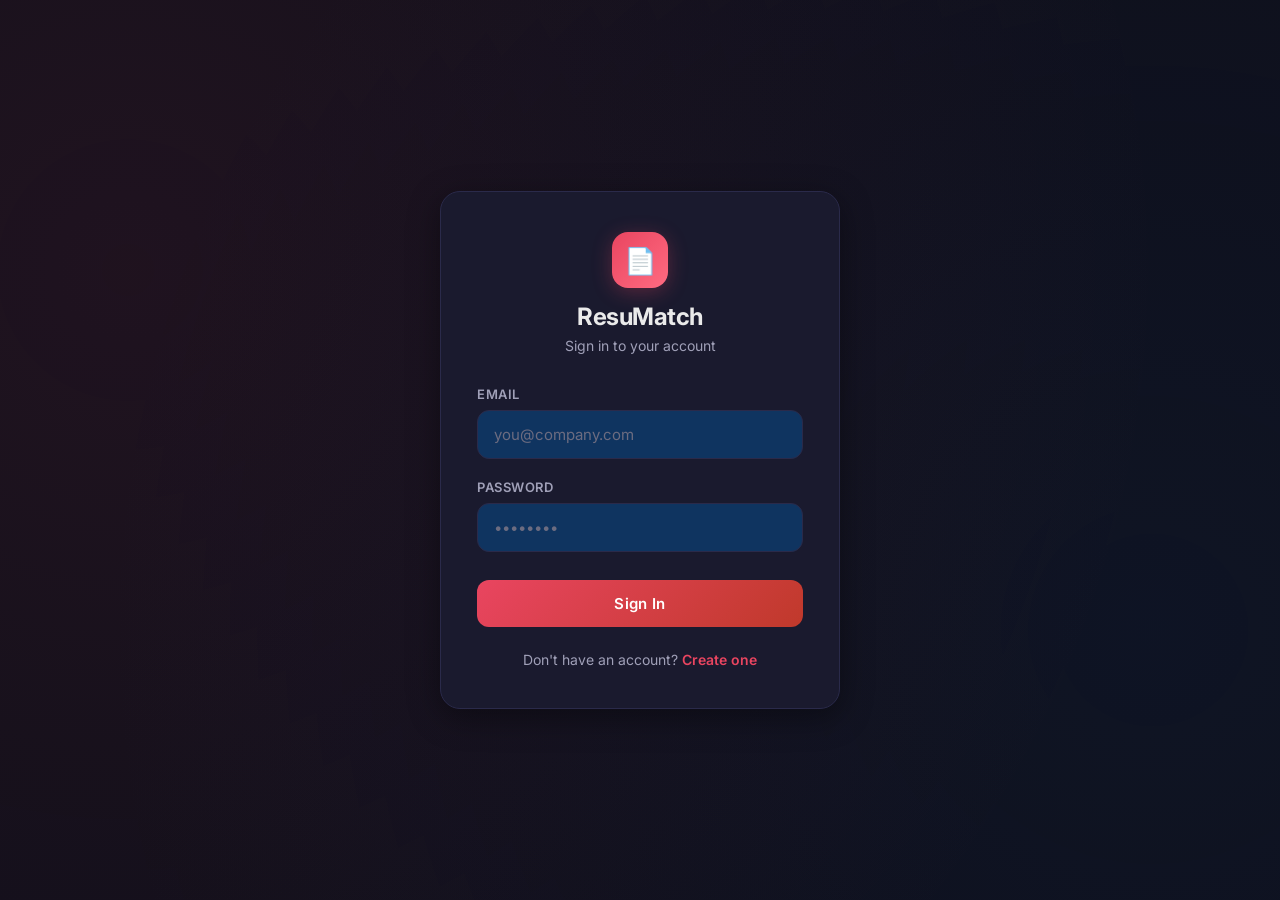
==== frontend/index.html @ dbf90b8e "Initial commit" ====
<!DOCTYPE html>
<html lang="en">
<head>
  <meta charset="UTF-8" />
  <meta name="viewport" content="width=device-width, initial-scale=1.0" />
  <meta name="description" content="ResuMatch - AI-Driven Applicant Tracking System. Sign in to manage your recruiting pipeline." />
  <title>ResuMatch — Login</title>
  <link rel="preconnect" href="https://fonts.googleapis.com" />
  <link href="https://fonts.googleapis.com/css2?family=Inter:wght@400;500;600;700&display=swap" rel="stylesheet" />
  <link rel="stylesheet" href="css/style.css" />
</head>
<body>
  <div class="auth-wrapper">
    <div class="auth-card">
      <!-- Brand -->
      <div class="brand">
        <div class="brand-icon">📄</div>
        <h1>ResuMatch</h1>
        <p>Sign in to your account</p>
      </div>

      <!-- Login Form -->
      <form id="login-form" onsubmit="handleLogin(event)">
        <div class="form-group">
          <label for="email">Email</label>
          <input type="email" id="email" placeholder="you@company.com" required />
        </div>

        <div class="form-group">
          <label for="password">Password</label>
          <input type="password" id="password" placeholder="••••••••" required />
        </div>

        <button type="submit" class="btn-primary" id="login-btn">Sign In</button>
      </form>

      <!-- Footer -->
      <div class="auth-footer">
        Don't have an account? <a href="signup.html">Create one</a>
      </div>
    </div>
  </div>

  <script src="js/auth.js"></script>
  <script>redirectIfLoggedIn();</script>
</body>
</html>
---- frontend/css/style.css ----
/* ── CSS Variables & Reset ─────────────────────────────── */
:root {
  --bg-primary: #0f0f1a;
  --bg-secondary: #1a1a2e;
  --bg-card: #16213e;
  --bg-input: #0f3460;
  --accent: #e94560;
  --accent-hover: #ff6b81;
  --text-primary: #eaeaea;
  --text-secondary: #a0a0b8;
  --text-muted: #6c6c80;
  --border: #2a2a4a;
  --success: #2ecc71;
  --error: #e74c3c;
  --radius: 12px;
  --shadow: 0 8px 32px rgba(0, 0, 0, 0.4);
  --transition: 0.3s ease;
}

* {
  margin: 0;
  padding: 0;
  box-sizing: border-box;
}

body {
  font-family: 'Inter', 'Segoe UI', sans-serif;
  background: var(--bg-primary);
  color: var(--text-primary);
  min-height: 100vh;
  display: flex;
  align-items: center;
  justify-content: center;
  overflow: hidden;
}

/* ── Animated Background ──────────────────────────────── */
body::before {
  content: '';
  position: fixed;
  top: -50%;
  left: -50%;
  width: 200%;
  height: 200%;
  background: radial-gradient(circle at 30% 40%, rgba(233, 69, 96, 0.08) 0%, transparent 50%),
              radial-gradient(circle at 70% 60%, rgba(15, 52, 96, 0.15) 0%, transparent 50%);
  animation: bgFloat 20s ease-in-out infinite alternate;
  z-index: 0;
  pointer-events: none;
}

@keyframes bgFloat {
  0% { transform: translate(0, 0) rotate(0deg); }
  100% { transform: translate(-30px, -20px) rotate(3deg); }
}

/* ── Auth Container ───────────────────────────────────── */
.auth-wrapper {
  position: relative;
  z-index: 1;
  width: 100%;
  max-width: 440px;
  padding: 20px;
}

.auth-card {
  background: var(--bg-secondary);
  border: 1px solid var(--border);
  border-radius: 20px;
  padding: 40px 36px;
  box-shadow: var(--shadow);
  backdrop-filter: blur(10px);
  animation: cardSlideUp 0.6s ease-out;
}

@keyframes cardSlideUp {
  from { opacity: 0; transform: translateY(30px); }
  to { opacity: 1; transform: translateY(0); }
}

/* ── Logo / Brand ─────────────────────────────────────── */
.brand {
  text-align: center;
  margin-bottom: 32px;
}

.brand-icon {
  width: 56px;
  height: 56px;
  background: linear-gradient(135deg, var(--accent), #ff6b81);
  border-radius: 16px;
  display: inline-flex;
  align-items: center;
  justify-content: center;
  font-size: 26px;
  margin-bottom: 14px;
  box-shadow: 0 4px 20px rgba(233, 69, 96, 0.3);
}

.brand h1 {
  font-size: 24px;
  font-weight: 700;
  letter-spacing: -0.5px;
}

.brand p {
  color: var(--text-secondary);
  font-size: 14px;
  margin-top: 6px;
}

/* ── Form ─────────────────────────────────────────────── */
.form-group {
  margin-bottom: 20px;
}

.form-group label {
  display: block;
  font-size: 13px;
  font-weight: 600;
  color: var(--text-secondary);
  margin-bottom: 8px;
  text-transform: uppercase;
  letter-spacing: 0.5px;
}

.form-group input,
.form-group select {
  width: 100%;
  padding: 14px 16px;
  background: var(--bg-input);
  border: 1px solid var(--border);
  border-radius: var(--radius);
  color: var(--text-primary);
  font-size: 15px;
  font-family: inherit;
  transition: border-color var(--transition), box-shadow var(--transition);
  outline: none;
}

.form-group input::placeholder {
  color: var(--text-muted);
}

.form-group input:focus,
.form-group select:focus {
  border-color: var(--accent);
  box-shadow: 0 0 0 3px rgba(233, 69, 96, 0.15);
}

.form-group select option {
  background: var(--bg-secondary);
  color: var(--text-primary);
}

/* ── Button ───────────────────────────────────────────── */
.btn-primary {
  width: 100%;
  padding: 14px;
  background: linear-gradient(135deg, var(--accent), #c0392b);
  color: #fff;
  border: none;
  border-radius: var(--radius);
  font-size: 15px;
  font-weight: 600;
  font-family: inherit;
  cursor: pointer;
  transition: transform var(--transition), box-shadow var(--transition);
  margin-top: 8px;
  letter-spacing: 0.3px;
}

.btn-primary:hover {
  transform: translateY(-2px);
  box-shadow: 0 6px 24px rgba(233, 69, 96, 0.35);
}

.btn-primary:active {
  transform: translateY(0);
}

.btn-primary:disabled {
  opacity: 0.6;
  cursor: not-allowed;
  transform: none;
}

/* ── Footer Link ──────────────────────────────────────── */
.auth-footer {
  text-align: center;
  margin-top: 24px;
  font-size: 14px;
  color: var(--text-secondary);
}

.auth-footer a {
  color: var(--accent);
  text-decoration: none;
  font-weight: 600;
  transition: color var(--transition);
}

.auth-footer a:hover {
  color: var(--accent-hover);
}

/* ── Toast / Alert ────────────────────────────────────── */
.toast {
  position: fixed;
  top: 24px;
  right: 24px;
  padding: 14px 24px;
  border-radius: var(--radius);
  font-size: 14px;
  font-weight: 500;
  z-index: 1000;
  animation: toastIn 0.4s ease-out;
  max-width: 360px;
  box-shadow: 0 8px 30px rgba(0,0,0,0.3);
}

.toast.success {
  background: var(--success);
  color: #fff;
}

.toast.error {
  background: var(--error);
  color: #fff;
}

@keyframes toastIn {
  from { opacity: 0; transform: translateX(40px); }
  to { opacity: 1; transform: translateX(0); }
}

/* ── Dashboard Layout ─────────────────────────────────── */
.dashboard-wrapper {
  position: relative;
  z-index: 1;
  width: 100%;
  max-width: 640px;
  padding: 20px;
}

.dashboard-card {
  background: var(--bg-secondary);
  border: 1px solid var(--border);
  border-radius: 20px;
  padding: 40px 36px;
  box-shadow: var(--shadow);
  animation: cardSlideUp 0.6s ease-out;
}

.dashboard-card .welcome {
  font-size: 28px;
  font-weight: 700;
  margin-bottom: 6px;
}

.dashboard-card .welcome span {
  color: var(--accent);
}

.dashboard-card .subtitle {
  color: var(--text-secondary);
  font-size: 15px;
  margin-bottom: 32px;
}

.profile-grid {
  display: grid;
  gap: 16px;
  margin-bottom: 28px;
}

.profile-item {
  display: flex;
  justify-content: space-between;
  align-items: center;
  background: var(--bg-card);
  padding: 14px 18px;
  border-radius: var(--radius);
  border: 1px solid var(--border);
}

.profile-item .label {
  font-size: 13px;
  color: var(--text-muted);
  text-transform: uppercase;
  letter-spacing: 0.5px;
  font-weight: 600;
}

.profile-item .value {
  font-size: 15px;
  font-weight: 500;
  color: var(--text-primary);
}

.btn-logout {
  width: 100%;
  padding: 14px;
  background: transparent;
  border: 1px solid var(--border);
  color: var(--text-secondary);
  border-radius: var(--radius);
  font-size: 14px;
  font-weight: 600;
  cursor: pointer;
  font-family: inherit;
  transition: all var(--transition);
}

.btn-logout:hover {
  border-color: var(--accent);
  color: var(--accent);
  background: rgba(233, 69, 96, 0.05);
}

/* ── Loading Spinner ──────────────────────────────────── */
.spinner {
  display: inline-block;
  width: 18px;
  height: 18px;
  border: 2px solid rgba(255,255,255,0.3);
  border-top-color: #fff;
  border-radius: 50%;
  animation: spin 0.6s linear infinite;
  vertical-align: middle;
  margin-right: 8px;
}

@keyframes spin {
  to { transform: rotate(360deg); }
}

/* ── App Body (for pages with nav) ───────────────────────── */
.app-body {
  flex-direction: column;
  align-items: stretch;
  justify-content: flex-start;
  overflow: auto;
}

/* ── Top Navigation ──────────────────────────────────────── */
.top-nav {
  position: sticky;
  top: 0;
  z-index: 100;
  background: rgba(26, 26, 46, 0.85);
  backdrop-filter: blur(16px);
  border-bottom: 1px solid var(--border);
  padding: 0 24px;
}

.nav-inner {
  max-width: 1100px;
  margin: 0 auto;
  display: flex;
  align-items: center;
  height: 64px;
  gap: 32px;
}

.nav-brand {
  display: flex;
  align-items: center;
  gap: 10px;
  text-decoration: none;
  color: var(--text-primary);
  font-weight: 700;
  font-size: 18px;
  flex-shrink: 0;
}

.nav-brand-icon {
  width: 36px;
  height: 36px;
  background: linear-gradient(135deg, var(--accent), #ff6b81);
  border-radius: 10px;
  display: flex;
  align-items: center;
  justify-content: center;
  font-size: 18px;
  box-shadow: 0 2px 12px rgba(233, 69, 96, 0.25);
}

.nav-links {
  display: flex;
  gap: 4px;
}

.nav-link {
  padding: 8px 16px;
  border-radius: 8px;
  color: var(--text-secondary);
  text-decoration: none;
  font-size: 14px;
  font-weight: 500;
  transition: all var(--transition);
}

.nav-link:hover {
  color: var(--text-primary);
  background: rgba(255,255,255, 0.05);
}

.nav-link.active {
  color: var(--accent);
  background: rgba(233, 69, 96, 0.1);
}

.nav-user {
  margin-left: auto;
  display: flex;
  align-items: center;
  gap: 16px;
}

.nav-user-name {
  font-size: 14px;
  color: var(--text-secondary);
  font-weight: 500;
}

.nav-logout-btn {
  padding: 7px 16px;
  border-radius: 8px;
  border: 1px solid var(--border);
  background: transparent;
  color: var(--text-secondary);
  font-size: 13px;
  font-weight: 600;
  cursor: pointer;
  font-family: inherit;
  transition: all var(--transition);
}

.nav-logout-btn:hover {
  border-color: var(--accent);
  color: var(--accent);
}

/* ── Page Content ────────────────────────────────────────── */
.page-content {
  max-width: 1100px;
  width: 100%;
  margin: 0 auto;
  padding: 32px 24px 64px;
}

.page-header {
  display: flex;
  align-items: center;
  justify-content: space-between;
  margin-bottom: 24px;
  animation: cardSlideUp 0.5s ease-out;
}

.page-header-left {
  display: flex;
  align-items: center;
  gap: 12px;
}

.page-header h1 {
  font-size: 28px;
  font-weight: 700;
}

.count-badge {
  background: var(--accent);
  color: #fff;
  font-size: 13px;
  font-weight: 700;
  padding: 3px 10px;
  border-radius: 20px;
  min-width: 28px;
  text-align: center;
}

/* ── Create Button ───────────────────────────────────────── */
.btn-create {
  display: inline-flex;
  align-items: center;
  gap: 6px;
  padding: 12px 22px;
  background: linear-gradient(135deg, var(--accent), #c0392b);
  color: #fff;
  border: none;
  border-radius: var(--radius);
  font-size: 14px;
  font-weight: 600;
  font-family: inherit;
  cursor: pointer;
  transition: transform var(--transition), box-shadow var(--transition);
  letter-spacing: 0.3px;
}

.btn-create:hover {
  transform: translateY(-2px);
  box-shadow: 0 6px 24px rgba(233, 69, 96, 0.35);
}

.btn-create:active {
  transform: translateY(0);
}

.btn-icon {
  font-size: 18px;
  line-height: 1;
}

/* ── Back Button ──────────────────────────────────────────── */
.btn-back {
  display: inline-flex;
  align-items: center;
  gap: 4px;
  padding: 8px 16px;
  border-radius: 10px;
  border: 1px solid var(--border);
  background: rgba(255, 255, 255, 0.04);
  color: var(--text-secondary);
  font-size: 14px;
  font-weight: 600;
  font-family: inherit;
  cursor: pointer;
  transition: all var(--transition);
  margin-right: 12px;
}

.btn-back:hover {
  border-color: var(--accent);
  color: var(--accent);
  background: rgba(233, 69, 96, 0.06);
}

.btn-back svg {
  flex-shrink: 0;
}

/* ── Upload Page Subtitle ────────────────────────────────── */
.upload-page-subtitle {
  color: var(--text-secondary);
  font-size: 15px;
  margin-bottom: 28px;
  padding: 12px 20px;
  background: var(--bg-secondary);
  border: 1px solid var(--border);
  border-radius: var(--radius);
  display: inline-block;
  animation: cardSlideUp 0.5s ease-out;
}

.upload-page-subtitle strong {
  color: var(--accent);
}

/* ── Upload Page Content ─────────────────────────────────── */
.upload-page-content {
  max-width: 900px;
  animation: cardSlideUp 0.6s ease-out;
}

.upload-page-actions {
  margin-top: 24px;
  display: flex;
  justify-content: center;
}

.upload-btn-full {
  display: inline-flex;
  align-items: center;
  padding: 16px 40px;
  font-size: 16px;
  font-weight: 700;
  letter-spacing: 0.3px;
  border-radius: 14px;
  gap: 8px;
}

/* ── View Results Button (on card) ───────────────────────── */
.btn-view-results {
  display: inline-flex;
  align-items: center;
  gap: 6px;
  padding: 6px 14px;
  border-radius: 8px;
  border: 1px solid rgba(108, 92, 231, 0.3);
  background: rgba(108, 92, 231, 0.1);
  color: #a29bfe;
  font-size: 12px;
  font-weight: 600;
  font-family: inherit;
  cursor: pointer;
  transition: all var(--transition);
  white-space: nowrap;
}

.btn-view-results svg {
  flex-shrink: 0;
}

.btn-view-results:hover {
  background: rgba(108, 92, 231, 0.22);
  border-color: #a29bfe;
  transform: translateY(-1px);
  box-shadow: 0 4px 12px rgba(108, 92, 231, 0.2);
}

.resume-count-chip {
  display: inline-flex;
  align-items: center;
  justify-content: center;
  min-width: 20px;
  height: 20px;
  padding: 0 6px;
  border-radius: 10px;
  background: rgba(108, 92, 231, 0.25);
  color: #a29bfe;
  font-size: 11px;
  font-weight: 700;
  line-height: 1;
}

/* ── Job Type Badge (replaces status badge) ──────────────── */
.job-type-badge {
  padding: 4px 12px;
  border-radius: 20px;
  font-size: 12px;
  font-weight: 600;
  background: rgba(108, 92, 231, 0.12);
  color: #a29bfe;
  letter-spacing: 0.3px;
}

/* ── Delete Job Button (on results page) ─────────────────── */
.btn-delete-job {
  display: inline-flex;
  align-items: center;
  gap: 8px;
  padding: 10px 20px;
  border-radius: 10px;
  border: 1px solid rgba(231, 76, 60, 0.3);
  background: rgba(231, 76, 60, 0.08);
  color: #e74c3c;
  font-size: 13px;
  font-weight: 600;
  font-family: inherit;
  cursor: pointer;
  transition: all var(--transition);
  white-space: nowrap;
}

.btn-delete-job svg {
  flex-shrink: 0;
}

.btn-delete-job:hover {
  background: rgba(231, 76, 60, 0.18);
  border-color: #e74c3c;
  transform: translateY(-1px);
  box-shadow: 0 4px 16px rgba(231, 76, 60, 0.25);
}

.btn-delete-job:disabled {
  opacity: 0.6;
  cursor: not-allowed;
  transform: none;
  box-shadow: none;
}

/* ── Jobs Grid ───────────────────────────────────────────── */
.jobs-grid {
  display: grid;
  grid-template-columns: repeat(auto-fill, minmax(320px, 1fr));
  gap: 20px;
  animation: cardSlideUp 0.6s ease-out;
}

.job-card {
  background: var(--bg-secondary);
  border: 1px solid var(--border);
  border-radius: 16px;
  padding: 24px;
  transition: transform var(--transition), box-shadow var(--transition), border-color var(--transition);
  display: flex;
  flex-direction: column;
}

.job-card:hover {
  transform: translateY(-4px);
  box-shadow: 0 12px 40px rgba(0, 0, 0, 0.35);
  border-color: rgba(233, 69, 96, 0.25);
}

.job-card-top {
  display: flex;
  align-items: center;
  justify-content: space-between;
  margin-bottom: 14px;
}



.job-action-btn {
  width: 34px;
  height: 34px;
  border-radius: 8px;
  border: 1px solid transparent;
  background: transparent;
  cursor: pointer;
  font-size: 15px;
  display: flex;
  align-items: center;
  justify-content: center;
  transition: all var(--transition);
}

.job-action-btn.delete-btn:hover {
  background: rgba(231, 76, 60, 0.12);
  border-color: rgba(231, 76, 60, 0.3);
}

.job-card-title {
  font-size: 18px;
  font-weight: 700;
  color: var(--text-primary);
  margin-bottom: 10px;
  line-height: 1.3;
}

.job-card-meta {
  display: flex;
  flex-wrap: wrap;
  gap: 12px;
  margin-bottom: 12px;
}

.meta-item {
  font-size: 13px;
  color: var(--text-secondary);
}

.job-card-desc {
  font-size: 14px;
  color: var(--text-muted);
  line-height: 1.6;
  margin-bottom: 16px;
  flex: 1;
}

.job-card-footer {
  display: flex;
  align-items: center;
  justify-content: space-between;
  padding-top: 14px;
  border-top: 1px solid var(--border);
  margin-top: auto;
}

.job-date {
  font-size: 12px;
  color: var(--text-muted);
}

/* ── Empty State ─────────────────────────────────────────── */
.empty-state {
  text-align: center;
  padding: 64px 20px;
  animation: cardSlideUp 0.6s ease-out;
}

.empty-icon {
  font-size: 56px;
  margin-bottom: 16px;
}

.empty-state h2 {
  font-size: 22px;
  font-weight: 700;
  margin-bottom: 8px;
}

.empty-state p {
  color: var(--text-secondary);
  font-size: 15px;
  margin-bottom: 28px;
}

/* ── Loading ─────────────────────────────────────────────── */
.jobs-loading {
  text-align: center;
  padding: 64px 20px;
  color: var(--text-secondary);
  font-size: 15px;
}

/* ── Modal ───────────────────────────────────────────────── */
.modal-overlay {
  position: fixed;
  inset: 0;
  background: rgba(0, 0, 0, 0.6);
  backdrop-filter: blur(6px);
  z-index: 200;
  display: flex;
  align-items: center;
  justify-content: center;
  padding: 20px;
  animation: fadeIn 0.2s ease-out;
}

@keyframes fadeIn {
  from { opacity: 0; }
  to { opacity: 1; }
}

.modal-card {
  background: var(--bg-secondary);
  border: 1px solid var(--border);
  border-radius: 20px;
  width: 100%;
  max-width: 560px;
  max-height: 90vh;
  overflow-y: auto;
  box-shadow: 0 20px 60px rgba(0, 0, 0, 0.5);
  animation: modalSlideUp 0.3s ease-out;
}

.modal-sm {
  max-width: 420px;
}

@keyframes modalSlideUp {
  from { opacity: 0; transform: translateY(20px) scale(0.97); }
  to { opacity: 1; transform: translateY(0) scale(1); }
}

.modal-header {
  display: flex;
  align-items: center;
  justify-content: space-between;
  padding: 24px 28px 0;
}

.modal-header h2 {
  font-size: 20px;
  font-weight: 700;
}

.modal-close {
  width: 34px;
  height: 34px;
  border-radius: 8px;
  border: 1px solid var(--border);
  background: transparent;
  color: var(--text-secondary);
  font-size: 16px;
  cursor: pointer;
  display: flex;
  align-items: center;
  justify-content: center;
  transition: all var(--transition);
}

.modal-close:hover {
  border-color: var(--accent);
  color: var(--accent);
}

.modal-body {
  padding: 24px 28px;
}

.modal-body textarea {
  width: 100%;
  padding: 14px 16px;
  background: var(--bg-input);
  border: 1px solid var(--border);
  border-radius: var(--radius);
  color: var(--text-primary);
  font-size: 15px;
  font-family: inherit;
  transition: border-color var(--transition), box-shadow var(--transition);
  outline: none;
  resize: vertical;
}

.modal-body textarea::placeholder {
  color: var(--text-muted);
}

.modal-body textarea:focus {
  border-color: var(--accent);
  box-shadow: 0 0 0 3px rgba(233, 69, 96, 0.15);
}

.form-row {
  display: grid;
  grid-template-columns: 1fr 1fr;
  gap: 16px;
}

.modal-footer {
  display: flex;
  justify-content: flex-end;
  gap: 12px;
  padding: 0 28px 24px;
}

.btn-secondary {
  padding: 12px 22px;
  border-radius: var(--radius);
  border: 1px solid var(--border);
  background: transparent;
  color: var(--text-secondary);
  font-size: 14px;
  font-weight: 600;
  font-family: inherit;
  cursor: pointer;
  transition: all var(--transition);
}

.btn-secondary:hover {
  border-color: var(--text-muted);
  color: var(--text-primary);
}

.btn-danger {
  padding: 12px 22px;
  border-radius: var(--radius);
  border: none;
  background: linear-gradient(135deg, #e74c3c, #c0392b);
  color: #fff;
  font-size: 14px;
  font-weight: 600;
  font-family: inherit;
  cursor: pointer;
  transition: transform var(--transition), box-shadow var(--transition);
}

.btn-danger:hover {
  transform: translateY(-2px);
  box-shadow: 0 6px 20px rgba(231, 76, 60, 0.35);
}

.btn-danger:disabled {
  opacity: 0.6;
  cursor: not-allowed;
  transform: none;
}

.delete-msg {
  color: var(--text-secondary);
  font-size: 15px;
  line-height: 1.6;
}

.delete-msg strong {
  color: var(--text-primary);
}

/* ── Quick Action Link (Dashboard) ───────────────────────── */
.quick-actions {
  margin-top: 24px;
  padding-top: 20px;
  border-top: 1px solid var(--border);
}

.quick-action-link {
  display: flex;
  align-items: center;
  justify-content: space-between;
  padding: 16px 20px;
  background: var(--bg-card);
  border: 1px solid var(--border);
  border-radius: var(--radius);
  text-decoration: none;
  color: var(--text-primary);
  font-weight: 600;
  font-size: 15px;
  transition: all var(--transition);
}

.quick-action-link:hover {
  border-color: var(--accent);
  background: rgba(233, 69, 96, 0.05);
  transform: translateX(4px);
}

.quick-action-link .arrow {
  color: var(--accent);
  font-size: 18px;
  transition: transform var(--transition);
}

.quick-action-link:hover .arrow {
  transform: translateX(4px);
}

/* ── Upload Resumes Button (on card) ─────────────────────── */
.btn-upload-resume {
  display: inline-flex;
  align-items: center;
  gap: 6px;
  padding: 6px 14px;
  border-radius: 8px;
  border: 1px solid var(--border);
  background: rgba(233, 69, 96, 0.08);
  color: var(--accent);
  font-size: 12px;
  font-weight: 600;
  font-family: inherit;
  cursor: pointer;
  transition: all var(--transition);
  white-space: nowrap;
}

.btn-upload-resume svg {
  flex-shrink: 0;
}

.btn-upload-resume:hover {
  background: rgba(233, 69, 96, 0.18);
  border-color: var(--accent);
  transform: translateY(-1px);
  box-shadow: 0 4px 12px rgba(233, 69, 96, 0.2);
}

/* ── Upload Modal Subtitle ───────────────────────────────── */
.upload-subtitle {
  color: var(--text-secondary);
  font-size: 14px;
  margin-bottom: 20px;
}

.upload-subtitle strong {
  color: var(--text-primary);
}

/* ── Dropzone ────────────────────────────────────────────── */
.upload-dropzone {
  border: 2px dashed var(--border);
  border-radius: 16px;
  padding: 40px 24px;
  text-align: center;
  cursor: pointer;
  transition: all var(--transition);
  background: rgba(15, 52, 96, 0.15);
  margin-bottom: 16px;
}

.upload-dropzone:hover {
  border-color: var(--accent);
  background: rgba(233, 69, 96, 0.05);
}

.upload-dropzone.drag-over {
  border-color: var(--accent);
  background: rgba(233, 69, 96, 0.1);
  transform: scale(1.01);
  box-shadow: inset 0 0 30px rgba(233, 69, 96, 0.08);
}

.dropzone-icon {
  color: var(--text-muted);
  margin-bottom: 12px;
  transition: color var(--transition), transform var(--transition);
}

.upload-dropzone:hover .dropzone-icon,
.upload-dropzone.drag-over .dropzone-icon {
  color: var(--accent);
  transform: translateY(-4px);
}

.dropzone-text {
  font-size: 16px;
  font-weight: 600;
  color: var(--text-primary);
  margin-bottom: 4px;
}

.dropzone-hint {
  font-size: 13px;
  color: var(--text-secondary);
  margin-bottom: 12px;
}

.dropzone-formats {
  font-size: 11px;
  color: var(--text-muted);
  background: rgba(255, 255, 255, 0.04);
  padding: 4px 12px;
  border-radius: 20px;
  letter-spacing: 0.3px;
}

/* ── File List ───────────────────────────────────────────── */
.upload-file-list {
  display: flex;
  flex-direction: column;
  gap: 8px;
  max-height: 220px;
  overflow-y: auto;
  padding-right: 4px;
}

.upload-file-item {
  display: flex;
  align-items: center;
  gap: 12px;
  padding: 12px 14px;
  background: var(--bg-card);
  border: 1px solid var(--border);
  border-radius: 10px;
  animation: fileSlideIn 0.3s ease-out both;
  transition: border-color var(--transition), background var(--transition);
}

.upload-file-item:hover {
  border-color: rgba(233, 69, 96, 0.2);
  background: rgba(22, 33, 62, 0.9);
}

@keyframes fileSlideIn {
  from { opacity: 0; transform: translateX(-12px); }
  to { opacity: 1; transform: translateX(0); }
}

.upload-file-icon {
  font-size: 22px;
  flex-shrink: 0;
  width: 36px;
  height: 36px;
  display: flex;
  align-items: center;
  justify-content: center;
  background: rgba(233, 69, 96, 0.1);
  border-radius: 8px;
}

.upload-file-info {
  flex: 1;
  min-width: 0;
  display: flex;
  flex-direction: column;
  gap: 2px;
}

.upload-file-name {
  font-size: 13px;
  font-weight: 600;
  color: var(--text-primary);
  overflow: hidden;
  text-overflow: ellipsis;
  white-space: nowrap;
}

.upload-file-meta {
  font-size: 11px;
  color: var(--text-muted);
  letter-spacing: 0.3px;
}

.upload-file-remove {
  width: 28px;
  height: 28px;
  border-radius: 6px;
  border: 1px solid transparent;
  background: transparent;
  color: var(--text-muted);
  font-size: 13px;
  cursor: pointer;
  display: flex;
  align-items: center;
  justify-content: center;
  flex-shrink: 0;
  transition: all var(--transition);
}

.upload-file-remove:hover {
  background: rgba(231, 76, 60, 0.12);
  border-color: rgba(231, 76, 60, 0.3);
  color: #e74c3c;
}

/* ── Progress Bar ────────────────────────────────────────── */
.upload-progress-area {
  text-align: center;
  padding: 32px 0;
}

.upload-progress-track {
  width: 100%;
  height: 8px;
  background: var(--bg-card);
  border-radius: 8px;
  overflow: hidden;
  margin-bottom: 14px;
  border: 1px solid var(--border);
}

.upload-progress-bar {
  height: 100%;
  width: 0%;
  background: linear-gradient(90deg, var(--accent), #ff6b81, var(--accent));
  background-size: 200% 100%;
  border-radius: 8px;
  transition: width 0.3s ease;
  animation: progressShimmer 2s linear infinite;
}

@keyframes progressShimmer {
  0% { background-position: 200% 0; }
  100% { background-position: -200% 0; }
}

.upload-progress-text {
  font-size: 14px;
  color: var(--text-secondary);
  font-weight: 500;
}

/* ── Success State ───────────────────────────────────────── */
.upload-success-area {
  text-align: center;
  padding: 32px 0;
}

.success-checkmark {
  width: 64px;
  height: 64px;
  border-radius: 50%;
  background: linear-gradient(135deg, var(--success), #27ae60);
  color: #fff;
  font-size: 30px;
  font-weight: 700;
  display: inline-flex;
  align-items: center;
  justify-content: center;
  margin-bottom: 16px;
  animation: checkPop 0.5s cubic-bezier(0.175, 0.885, 0.32, 1.275);
  box-shadow: 0 6px 24px rgba(46, 204, 113, 0.3);
}

@keyframes checkPop {
  0% { transform: scale(0); opacity: 0; }
  60% { transform: scale(1.15); }
  100% { transform: scale(1); opacity: 1; }
}

.upload-success-area p {
  font-size: 16px;
  color: var(--text-primary);
  font-weight: 500;
}

.upload-success-area strong {
  color: var(--success);
}





/* ── Results Area ────────────────────────────────────────── */
.results-area {
  animation: cardSlideUp 0.4s ease-out;
}

.results-header {
  display: flex;
  align-items: center;
  justify-content: space-between;
  margin-bottom: 16px;
}

.results-header h3 {
  font-size: 18px;
  font-weight: 700;
  color: var(--text-primary);
}

.results-count {
  font-size: 13px;
  color: var(--text-muted);
  background: rgba(255, 255, 255, 0.05);
  padding: 4px 12px;
  border-radius: 20px;
}

/* ── Results Table ───────────────────────────────────────── */
.results-table-wrapper {
  overflow-x: auto;
  border: 1px solid var(--border);
  border-radius: 12px;
  background: var(--bg-card);
}

.results-table {
  width: 100%;
  border-collapse: collapse;
  font-size: 13px;
}

.results-table thead th {
  background: rgba(15, 15, 26, 0.6);
  color: var(--text-muted);
  font-size: 11px;
  font-weight: 700;
  text-transform: uppercase;
  letter-spacing: 0.6px;
  padding: 12px 14px;
  text-align: left;
  border-bottom: 1px solid var(--border);
  white-space: nowrap;
  position: sticky;
  top: 0;
  z-index: 1;
}

.results-table tbody tr {
  transition: background var(--transition);
  border-bottom: 1px solid rgba(42, 42, 74, 0.5);
}

.results-table tbody tr:last-child {
  border-bottom: none;
}

.results-table tbody tr:hover {
  background: rgba(233, 69, 96, 0.04);
}

.results-table td {
  padding: 12px 14px;
  color: var(--text-primary);
  vertical-align: middle;
}

.result-row {
  animation: rowSlideIn 0.3s ease-out both;
}

@keyframes rowSlideIn {
  from { opacity: 0; transform: translateY(8px); }
  to { opacity: 1; transform: translateY(0); }
}

.td-name {
  font-weight: 600;
  white-space: nowrap;
}

.td-email {
  color: var(--text-secondary);
  font-size: 12px;
}

.td-skills {
  font-size: 12px;
  color: var(--text-secondary);
  max-width: 180px;
  overflow: hidden;
  text-overflow: ellipsis;
  white-space: nowrap;
}

/* ── Rank Badges ─────────────────────────────────────────── */
.rank-badge {
  display: inline-flex;
  align-items: center;
  justify-content: center;
  min-width: 28px;
  padding: 3px 8px;
  border-radius: 6px;
  font-size: 12px;
  font-weight: 700;
  background: rgba(255, 255, 255, 0.05);
  color: var(--text-secondary);
}

.rank-gold {
  background: rgba(255, 215, 0, 0.15);
  color: #ffd700;
}

.rank-silver {
  background: rgba(192, 192, 192, 0.15);
  color: #c0c0c0;
}

.rank-bronze {
  background: rgba(205, 127, 50, 0.15);
  color: #cd7f32;
}

/* ── Resume ID Badge ─────────────────────────────────────── */
.resume-id-badge {
  font-family: 'JetBrains Mono', 'Fira Code', 'Consolas', monospace;
  font-size: 12px;
  background: rgba(108, 92, 231, 0.12);
  color: #a29bfe;
  padding: 3px 8px;
  border-radius: 6px;
  letter-spacing: 1px;
}

/* ── Score Badge ──────────────────────────────────────────── */
.score-badge {
  display: inline-block;
  padding: 4px 10px;
  border-radius: 8px;
  font-size: 13px;
  font-weight: 700;
  min-width: 48px;
  text-align: center;
}

.score-high {
  background: rgba(46, 204, 113, 0.15);
  color: #2ecc71;
}

.score-mid {
  background: rgba(241, 196, 15, 0.15);
  color: #f1c40f;
}

.score-low {
  background: rgba(231, 76, 60, 0.15);
  color: #e74c3c;
}

/* ── Table Scrollbar ─────────────────────────────────────── */
.results-table-wrapper::-webkit-scrollbar {
  height: 6px;
}

.results-table-wrapper::-webkit-scrollbar-track {
  background: transparent;
}

.results-table-wrapper::-webkit-scrollbar-thumb {
  background: var(--border);
  border-radius: 4px;
}


.upload-file-list::-webkit-scrollbar {
  width: 5px;
}

.upload-file-list::-webkit-scrollbar-track {
  background: transparent;
}

.upload-file-list::-webkit-scrollbar-thumb {
  background: var(--border);
  border-radius: 4px;
}

.upload-file-list::-webkit-scrollbar-thumb:hover {
  background: var(--text-muted);
}

/* ── Utility ─────────────────────────────────────────────── */
.hidden {
  display: none !important;
}

/* ── Responsive ──────────────────────────────────────────── */
@media (max-width: 600px) {
  .nav-inner {
    gap: 16px;
  }

  .nav-user-name {
    display: none;
  }

  .page-header {
    flex-direction: column;
    align-items: flex-start;
    gap: 16px;
  }

  .jobs-grid {
    grid-template-columns: 1fr;
  }

  .form-row {
    grid-template-columns: 1fr;
  }


}
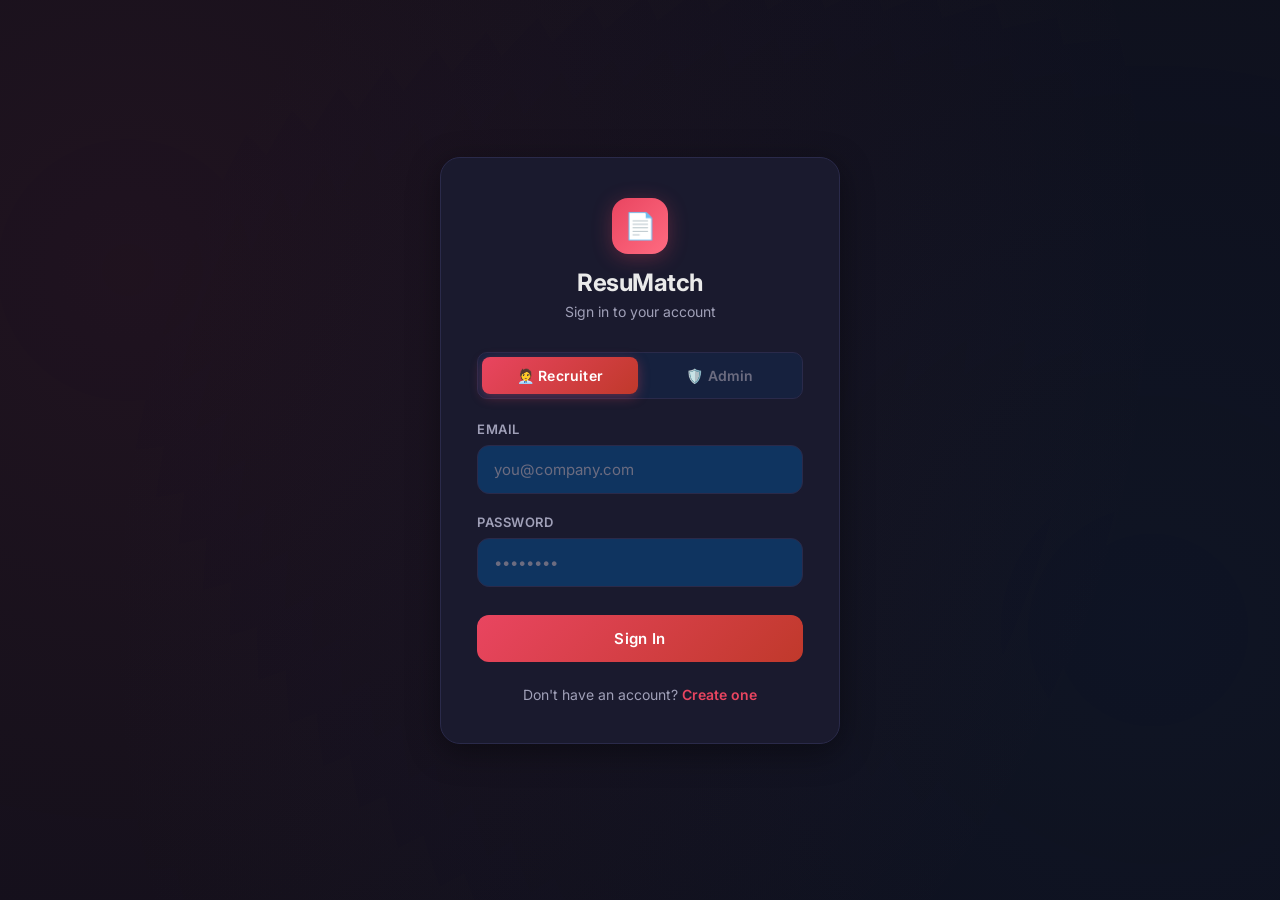
==== commit 04a541ef: "Initial ATS implementation" ====
--- a/frontend/index.html
+++ b/frontend/index.html
@@ -21,6 +21,18 @@
 
       <!-- Login Form -->
       <form id="login-form" onsubmit="handleLogin(event)">
+
+        <!-- Role Toggle -->
+        <div class="role-toggle" id="role-toggle">
+          <button type="button" class="role-tab active" id="role-recruiter" onclick="selectRole('recruiter')">
+            🧑‍💼 Recruiter
+          </button>
+          <button type="button" class="role-tab" id="role-admin" onclick="selectRole('admin')">
+            🛡️ Admin
+          </button>
+        </div>
+        <input type="hidden" id="login-role" value="recruiter" />
+
         <div class="form-group">
           <label for="email">Email</label>
           <input type="email" id="email" placeholder="you@company.com" required />
--- a/frontend/css/style.css
+++ b/frontend/css/style.css
@@ -1498,3 +1498,273 @@
 
 }
 
+
+/* ── Overview / Stat Cards ────────────────────────────── */
+.overview-grid {
+  display: grid;
+  grid-template-columns: repeat(4, 1fr);
+  gap: 16px;
+  margin-bottom: 24px;
+  animation: cardSlideUp 0.5s ease-out;
+}
+
+.stat-card {
+  background: var(--bg-secondary);
+  border: 1px solid var(--border);
+  border-radius: var(--radius);
+  padding: 22px 20px;
+  display: flex;
+  align-items: center;
+  gap: 16px;
+  box-shadow: 0 4px 20px rgba(0, 0, 0, 0.25);
+  transition: transform var(--transition), box-shadow var(--transition), border-color var(--transition);
+  position: relative;
+  overflow: hidden;
+}
+
+.stat-card::before {
+  content: \'\';
+  position: absolute;
+  inset: 0;
+  background: linear-gradient(135deg, rgba(255,255,255,0.025) 0%, transparent 60%);
+  pointer-events: none;
+}
+
+.stat-card:hover {
+  transform: translateY(-3px);
+  box-shadow: 0 8px 32px rgba(0, 0, 0, 0.4);
+  border-color: rgba(233, 69, 96, 0.35);
+}
+
+.stat-icon {
+  width: 48px;
+  height: 48px;
+  border-radius: 14px;
+  display: flex;
+  align-items: center;
+  justify-content: center;
+  font-size: 22px;
+  flex-shrink: 0;
+}
+
+.stat-icon--blue { background: rgba(52, 152, 219, 0.18); box-shadow: 0 2px 12px rgba(52,152,219,0.2); }
+.stat-icon--pink { background: rgba(233, 69, 96, 0.18);  box-shadow: 0 2px 12px rgba(233,69,96,0.2); }
+.stat-icon--teal { background: rgba(26, 188, 156, 0.18); box-shadow: 0 2px 12px rgba(26,188,156,0.2); }
+.stat-icon--gold { background: rgba(241, 196, 15, 0.18); box-shadow: 0 2px 12px rgba(241,196,15,0.2); }
+
+.stat-body { min-width: 0; }
+
+.stat-value {
+  font-size: 28px;
+  font-weight: 700;
+  line-height: 1;
+  letter-spacing: -0.5px;
+  color: var(--text-primary);
+  margin-bottom: 4px;
+  font-variant-numeric: tabular-nums;
+}
+
+.stat-label {
+  font-size: 12px;
+  font-weight: 600;
+  color: var(--text-muted);
+  text-transform: uppercase;
+  letter-spacing: 0.6px;
+}
+
+.stat-sub {
+  font-size: 11px;
+  color: var(--text-muted);
+  margin-top: 4px;
+}
+
+.stat-loading {
+  color: transparent !important;
+  background: linear-gradient(90deg, var(--border) 25%, var(--bg-card) 50%, var(--border) 75%);
+  background-size: 200%% 100%%;
+  animation: shimmer 1.4s infinite;
+  border-radius: 6px;
+  min-width: 48px;
+  min-height: 1em;
+  display: inline-block;
+}
+
+@keyframes shimmer {
+  0%%   { background-position: 200%% 0; }
+  100%% { background-position: -200%% 0; }
+}
+
+@media (max-width: 640px) {
+  .overview-grid {
+    grid-template-columns: 1fr 1fr;
+  }
+}
+
+/* ── Login Role Toggle ────────────────────────────────── */
+.role-toggle {
+  display: flex;
+  background: var(--bg-card);
+  border: 1px solid var(--border);
+  border-radius: 10px;
+  padding: 4px;
+  gap: 4px;
+  margin-bottom: 22px;
+}
+
+.role-tab {
+  flex: 1;
+  padding: 10px 12px;
+  border: none;
+  border-radius: 8px;
+  background: transparent;
+  color: var(--text-muted);
+  font-size: 14px;
+  font-weight: 600;
+  font-family: inherit;
+  cursor: pointer;
+  transition: all 0.25s ease;
+  letter-spacing: 0.2px;
+}
+
+.role-tab:hover {
+  color: var(--text-primary);
+  background: rgba(255,255,255,0.05);
+}
+
+.role-tab.active {
+  background: linear-gradient(135deg, var(--accent), #c0392b);
+  color: #fff;
+  box-shadow: 0 3px 12px rgba(233, 69, 96, 0.35);
+}
+
+/* ── Admin Dashboard Header ─────────────────────── */
+.admin-header {
+  display: flex;
+  justify-content: space-between;
+  align-items: center;
+  margin-bottom: 28px;
+  padding: 28px 32px;
+  background: var(--bg-secondary);
+  border: 1px solid var(--border);
+  border-radius: var(--radius);
+  box-shadow: 0 4px 20px rgba(0,0,0,0.2);
+  animation: cardSlideUp 0.5s ease-out;
+}
+
+.admin-title {
+  font-size: 26px;
+  font-weight: 700;
+  letter-spacing: -0.5px;
+  color: var(--text-primary);
+  margin-bottom: 4px;
+}
+
+.admin-subtitle {
+  font-size: 14px;
+  color: var(--text-secondary);
+}
+
+.admin-badge-large {
+  background: linear-gradient(135deg, rgba(233,69,96,0.15), rgba(192,57,43,0.1));
+  border: 1px solid rgba(233,69,96,0.3);
+  color: var(--accent);
+  font-size: 14px;
+  font-weight: 600;
+  padding: 10px 18px;
+  border-radius: 50px;
+  white-space: nowrap;
+}
+
+/* Admin badge in nav */
+.admin-badge {
+  background: linear-gradient(135deg, var(--accent), #c0392b);
+  color: #fff;
+  font-size: 12px;
+  font-weight: 700;
+  padding: 4px 12px;
+  border-radius: 50px;
+  letter-spacing: 0.3px;
+  box-shadow: 0 2px 10px rgba(233,69,96,0.3);
+}
+
+/* ── Charts Grid ──────────────────────────────── */
+.charts-grid {
+  display: grid;
+  grid-template-columns: 1fr 1fr;
+  gap: 20px;
+  margin-top: 24px;
+  animation: cardSlideUp 0.6s ease-out;
+}
+
+.chart-card {
+  background: var(--bg-secondary);
+  border: 1px solid var(--border);
+  border-radius: var(--radius);
+  padding: 24px;
+  box-shadow: 0 4px 20px rgba(0,0,0,0.2);
+  transition: border-color var(--transition), box-shadow var(--transition);
+}
+
+.chart-card:hover {
+  border-color: rgba(233,69,96,0.25);
+  box-shadow: 0 8px 32px rgba(0,0,0,0.35);
+}
+
+/* Full-width card spans both columns */
+.chart-card--wide {
+  grid-column: 1 / -1;
+}
+
+.chart-card-header {
+  display: flex;
+  justify-content: space-between;
+  align-items: baseline;
+  margin-bottom: 20px;
+}
+
+.chart-title {
+  font-size: 15px;
+  font-weight: 700;
+  color: var(--text-primary);
+  letter-spacing: -0.2px;
+}
+
+.chart-sub {
+  font-size: 12px;
+  color: var(--text-muted);
+}
+
+/* Canvas containers */
+.chart-wrap {
+  position: relative;
+  height: 220px;
+}
+
+.chart-wrap--sm {
+  height: 200px;
+}
+
+/* Score distribution legend */
+.score-legend {
+  display: flex;
+  justify-content: center;
+  gap: 16px;
+  margin-top: 14px;
+  flex-wrap: wrap;
+}
+
+.score-legend-item {
+  font-size: 11px;
+  font-weight: 600;
+  color: var(--text-secondary);
+}
+
+/* Responsive: stack on narrow screens */
+@media (max-width: 640px) {
+  .charts-grid {
+    grid-template-columns: 1fr;
+  }
+  .chart-card--wide {
+    grid-column: 1;
+  }
+}
